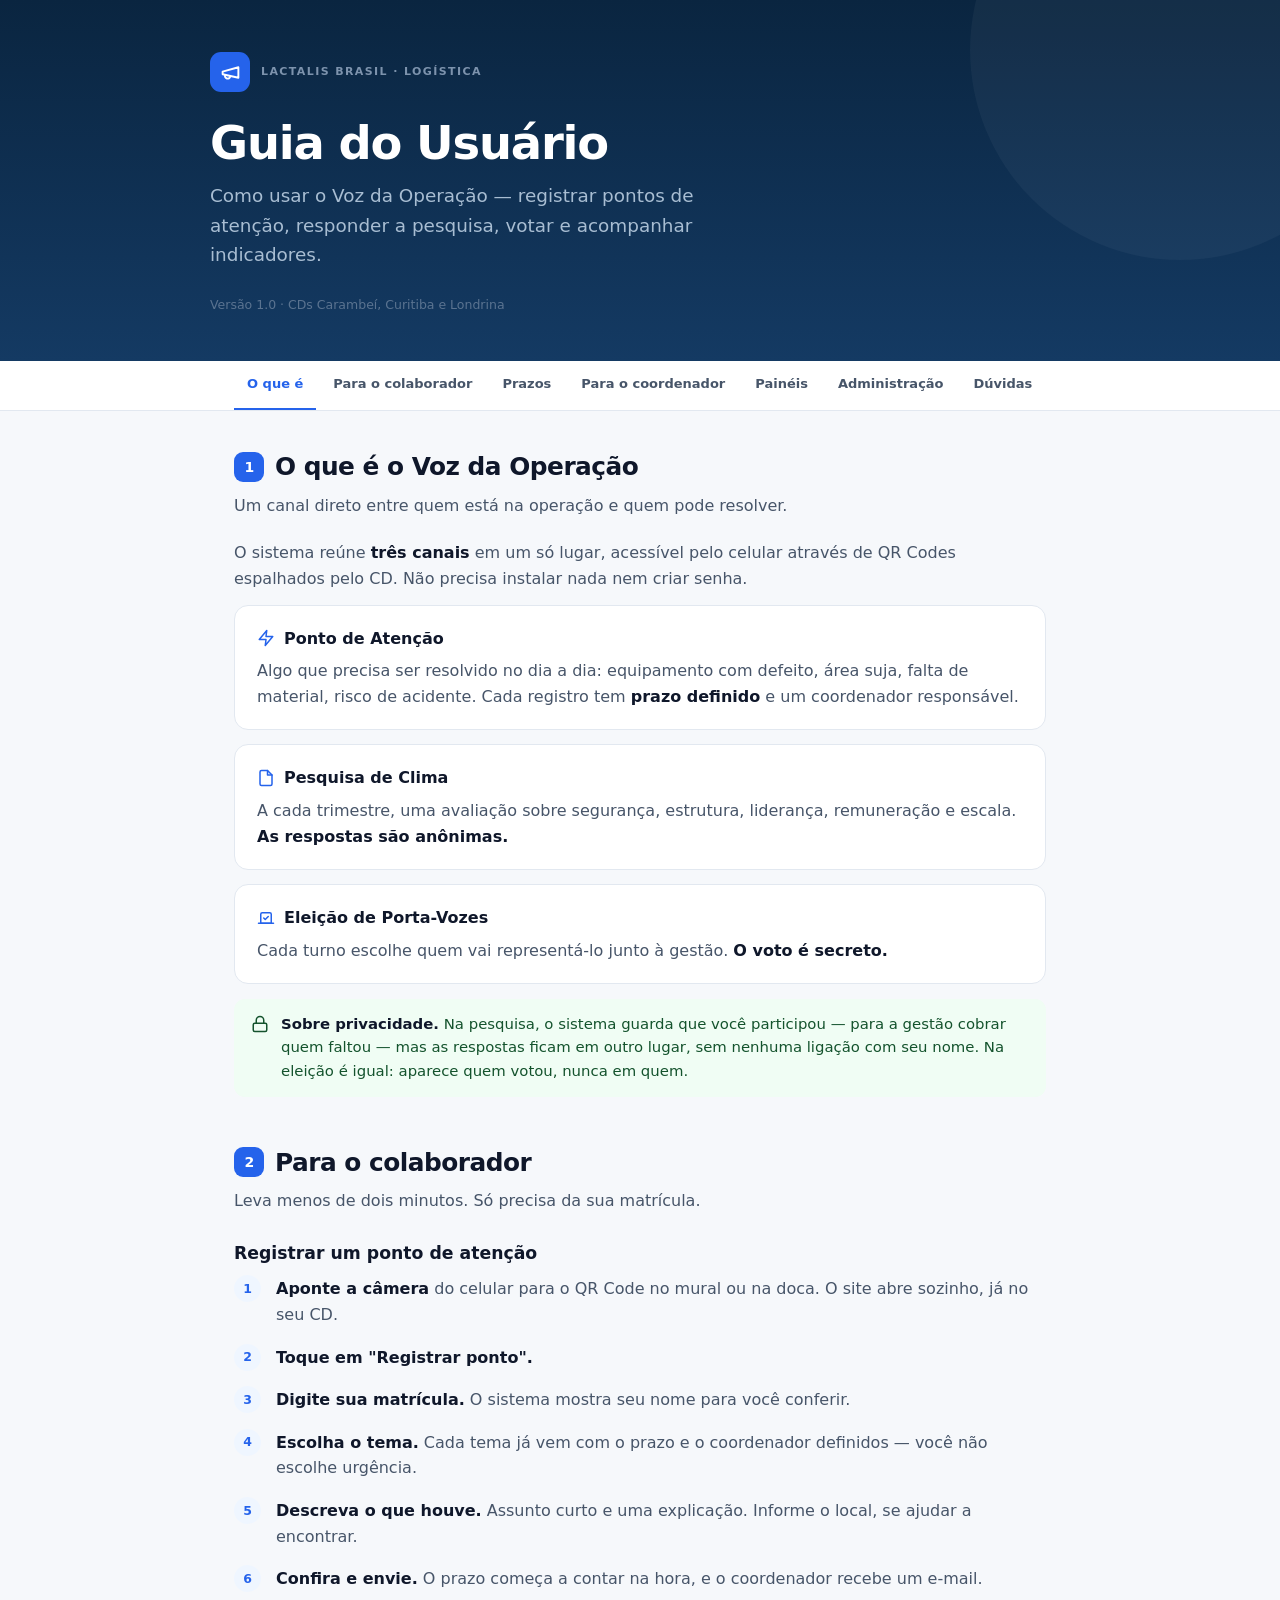
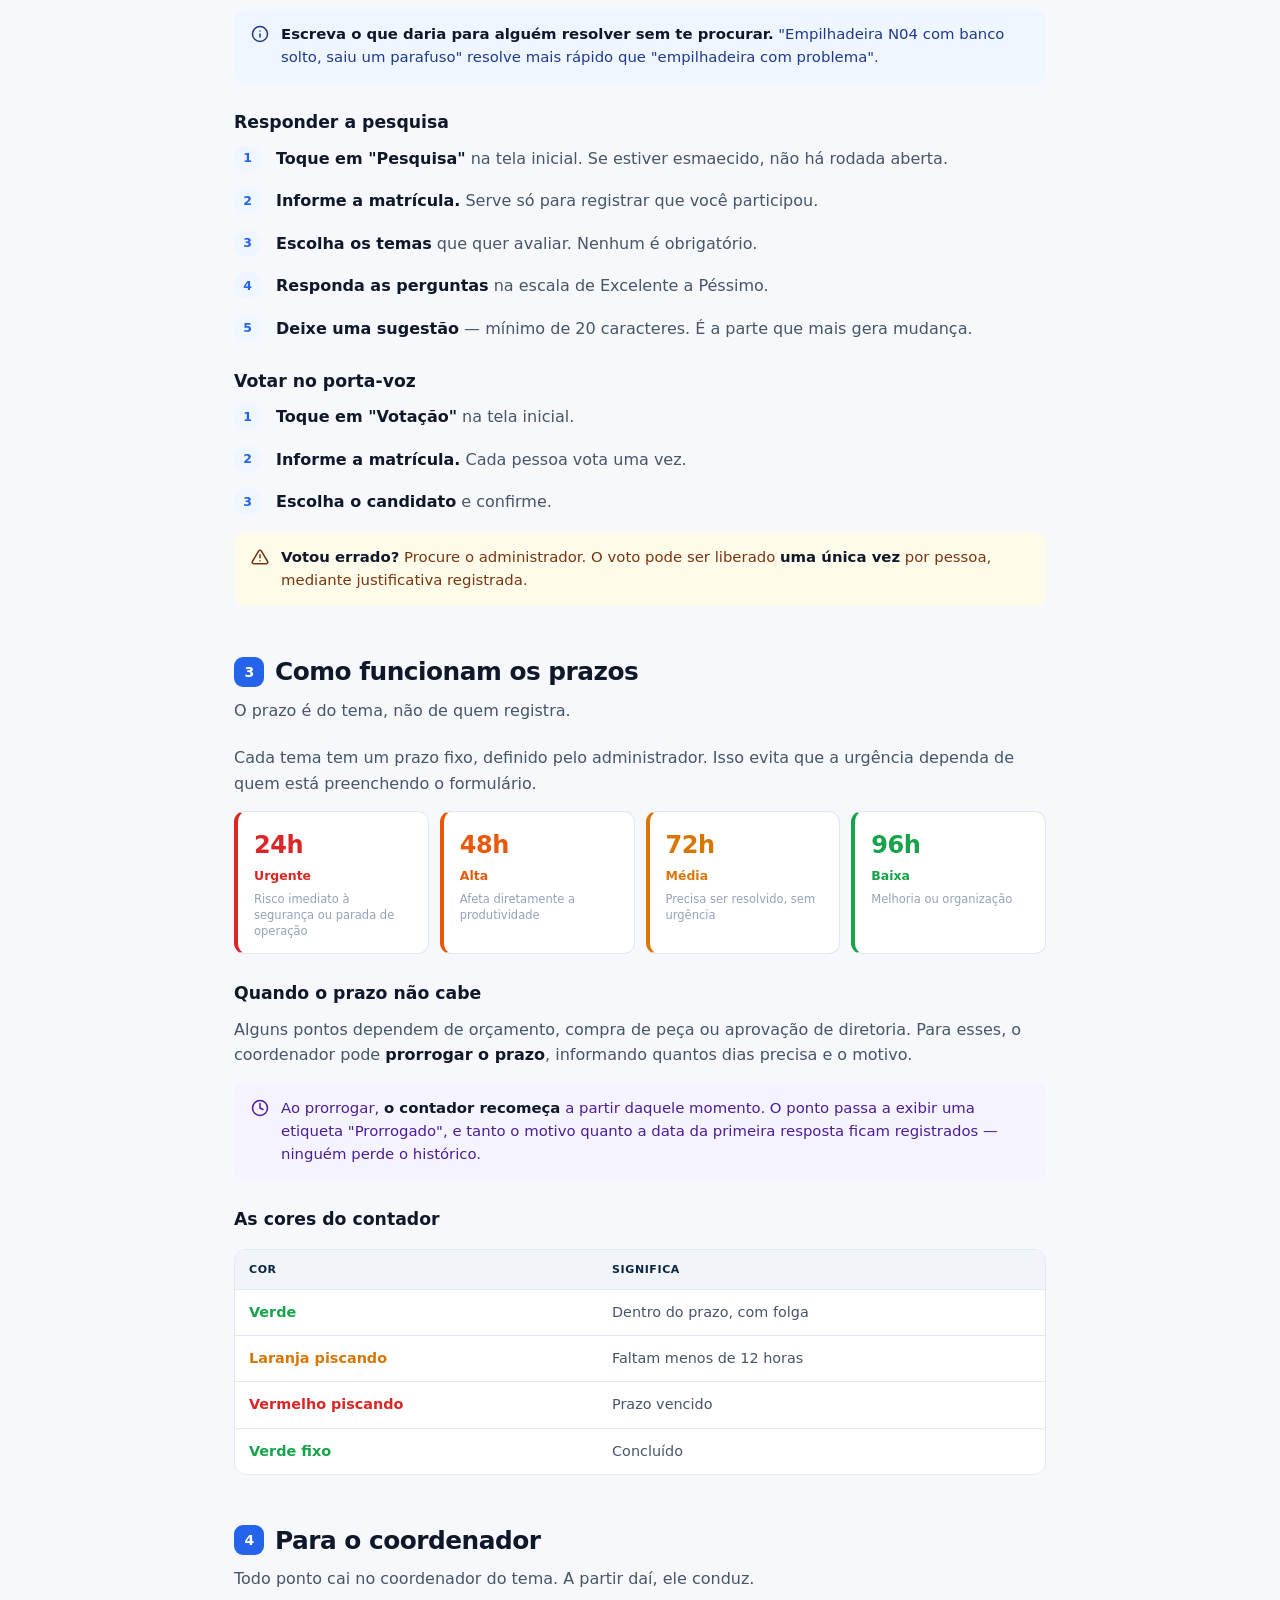
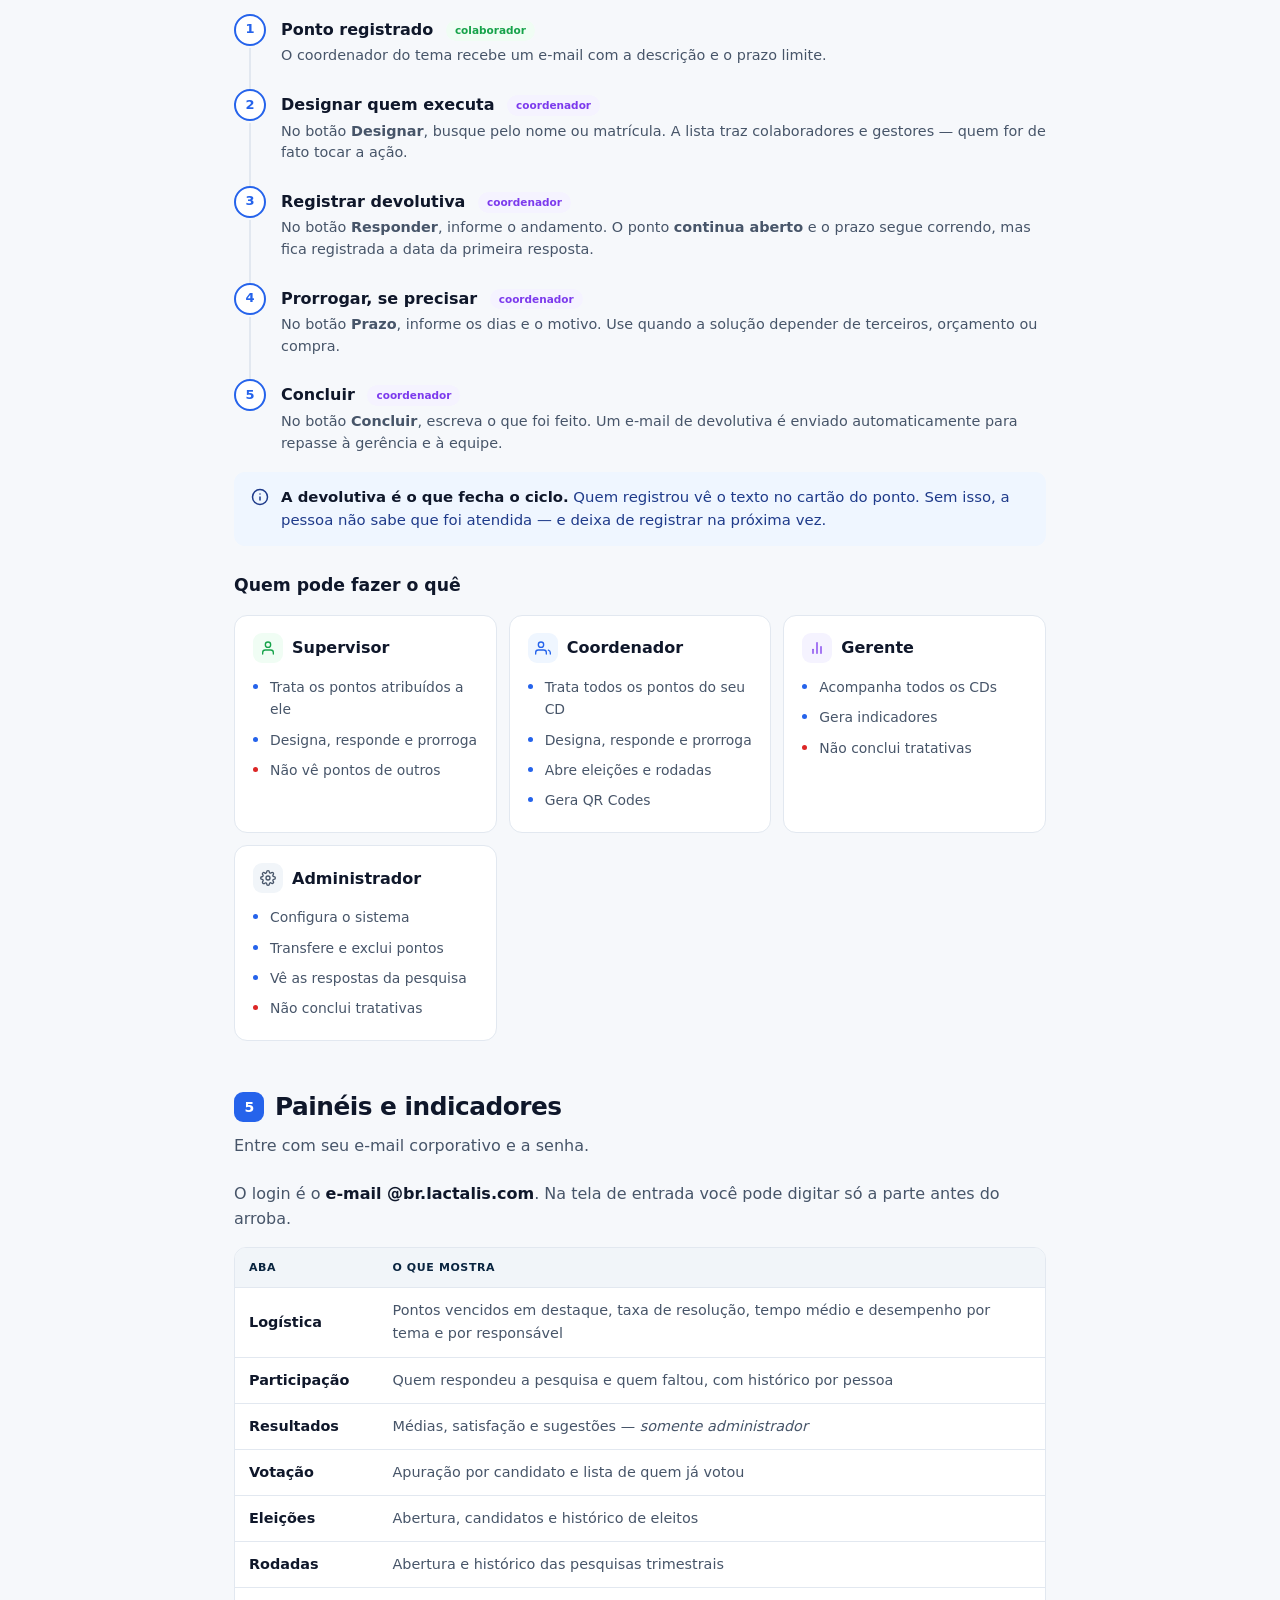
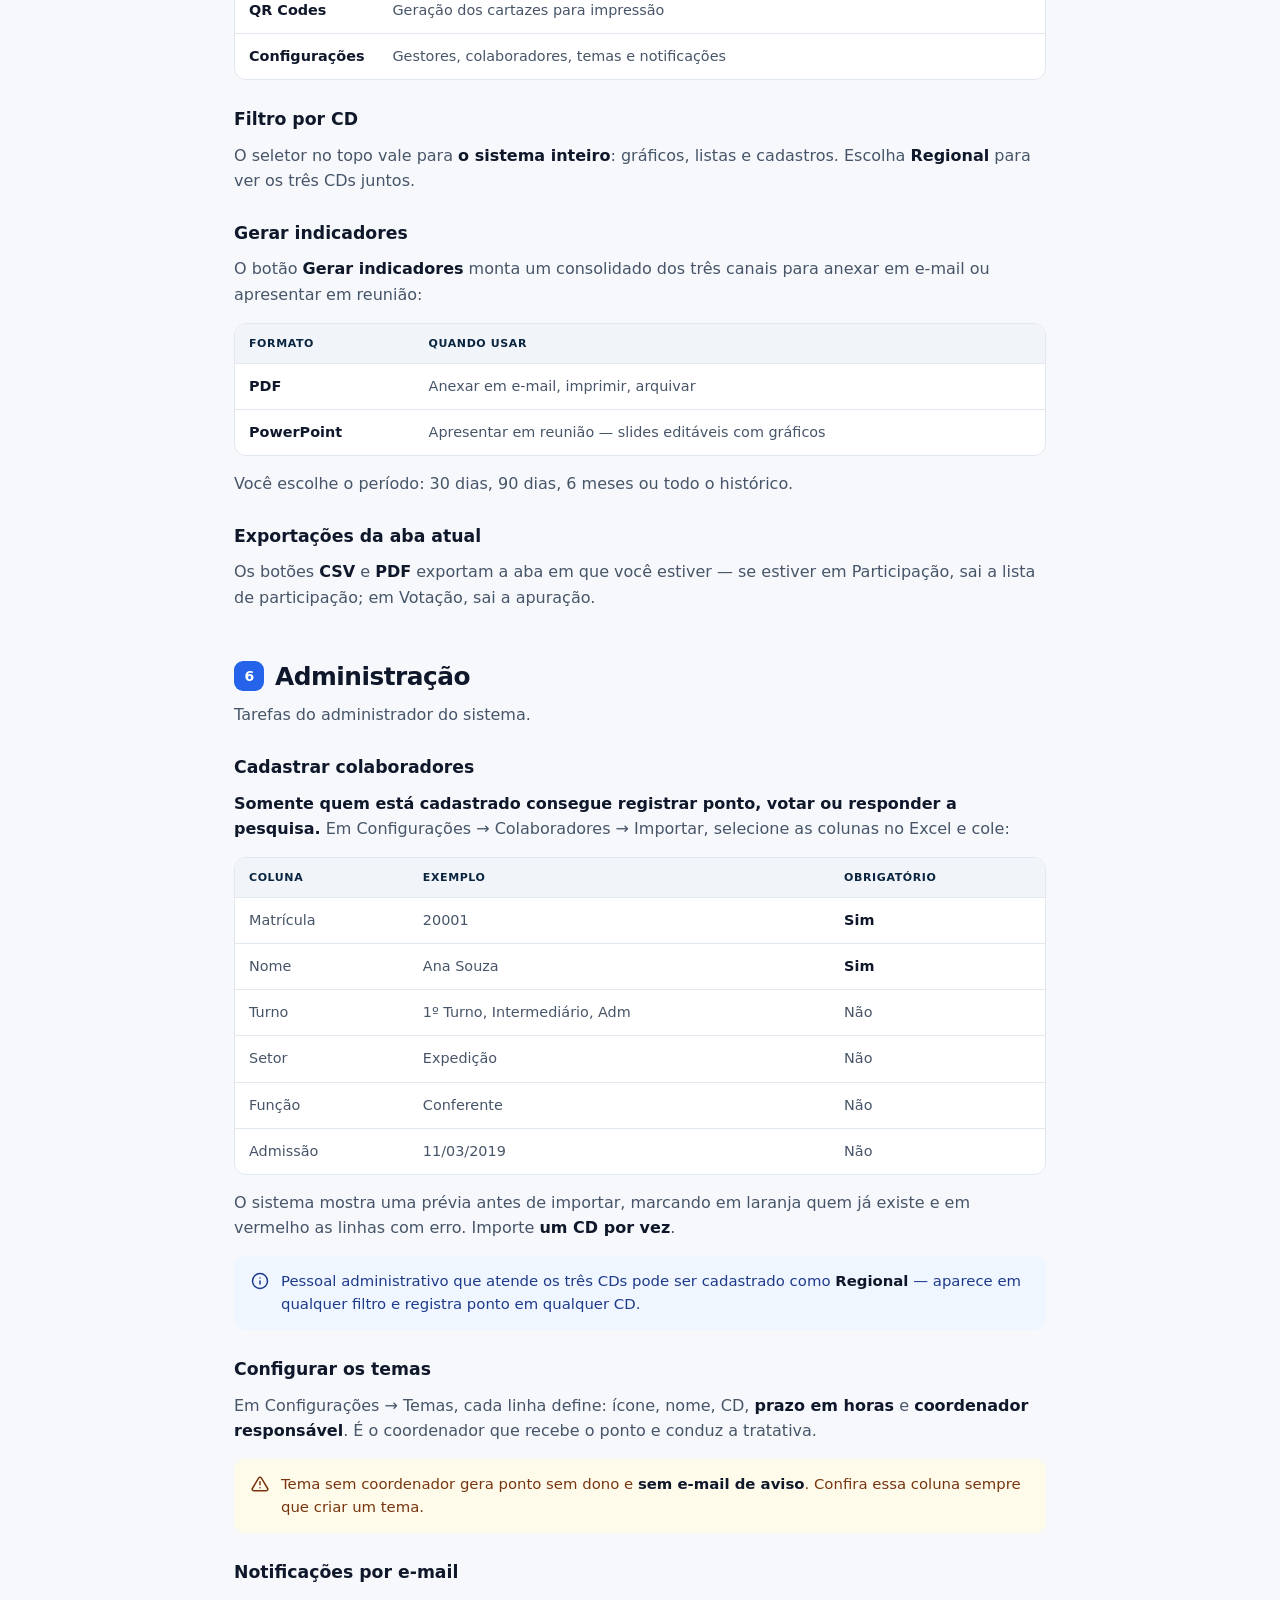
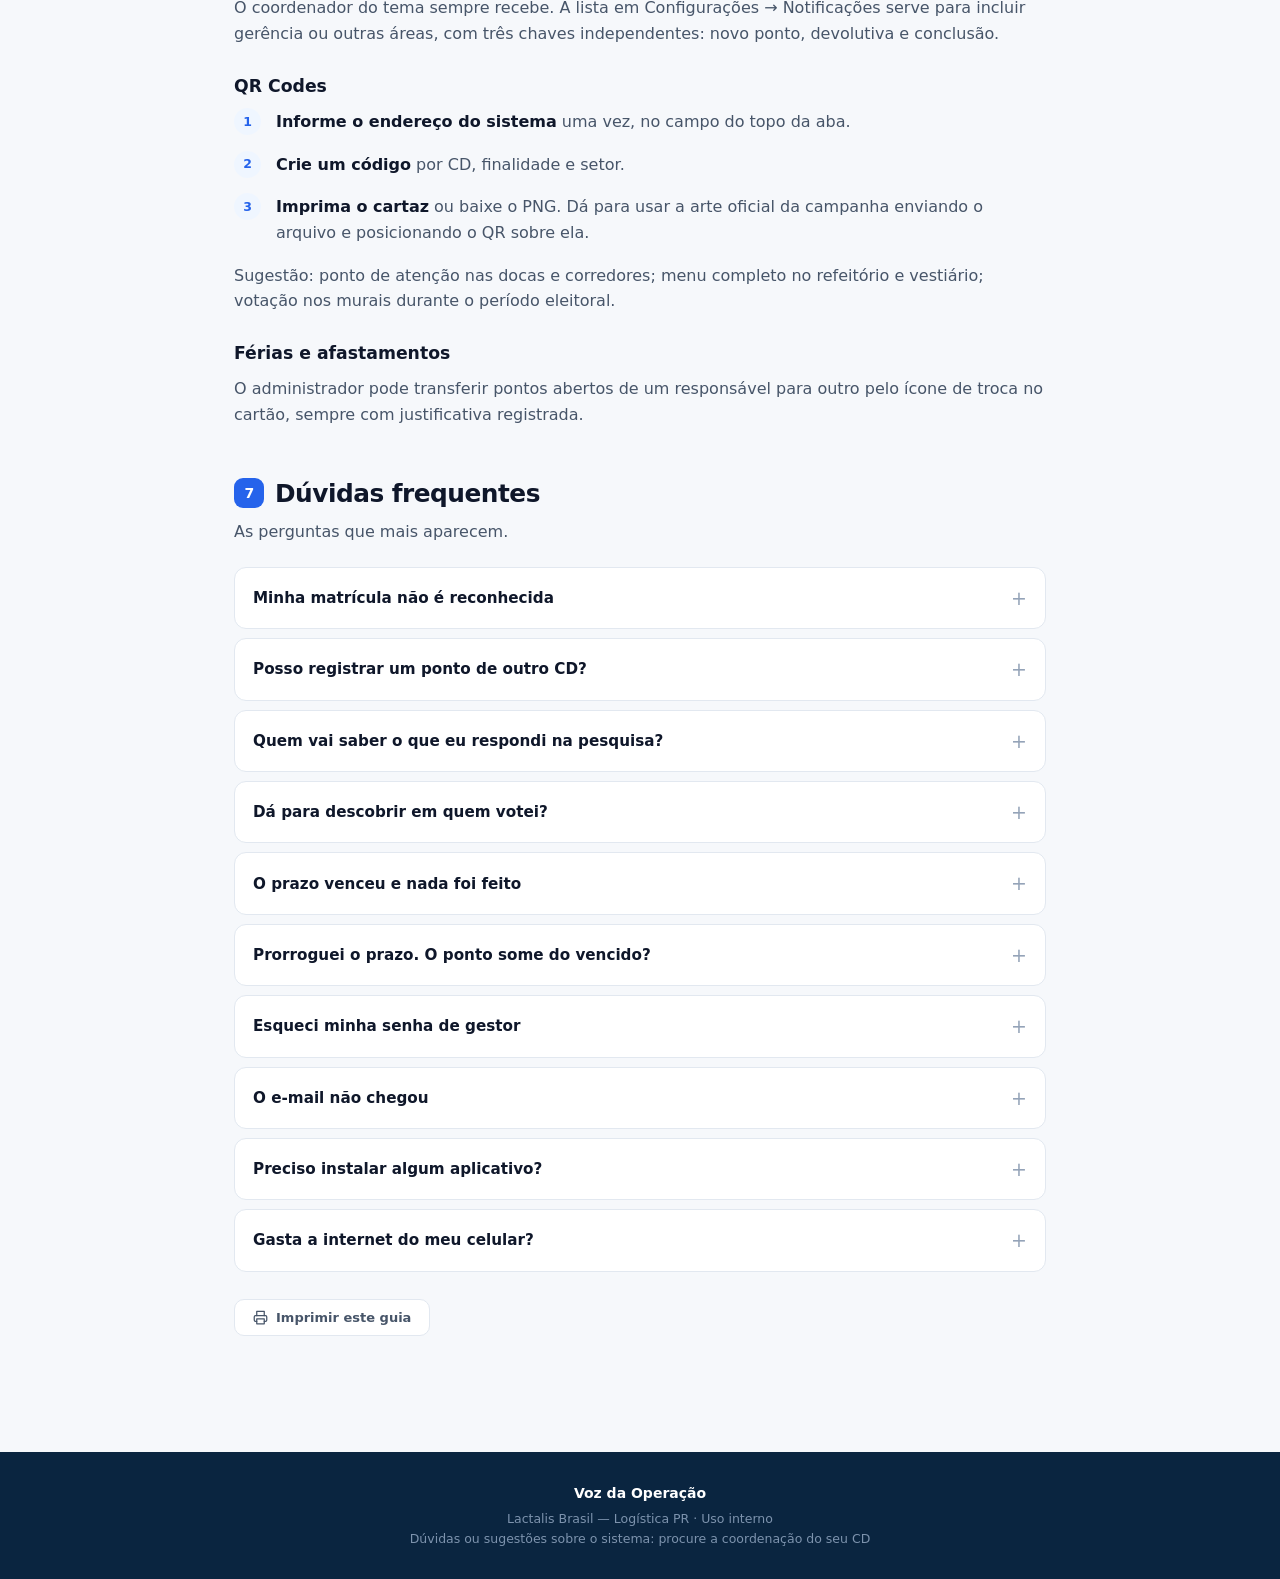
==== guia.html @ 6fef4a6e "Prazos 24-96h, designacao de responsavel, prorrogacao e indicadores Prazo por tema de 24h a 96h. O p" ====
<!DOCTYPE html>
<html lang="pt-BR">
<head>
<meta charset="UTF-8">
<meta name="viewport" content="width=device-width, initial-scale=1">
<title>Guia do Usuário — Voz da Operação</title>
<style>
*{box-sizing:border-box;margin:0;padding:0}
:root{
  --navy:#0a2540; --azul:#2563eb; --azul-claro:#eff6ff;
  --verde:#16a34a; --verde-bg:#f0fdf4; --ambar:#d97706; --ambar-bg:#fffbeb;
  --vermelho:#dc2626; --vermelho-bg:#fef2f2; --roxo:#7c3aed; --roxo-bg:#f5f3ff;
  --txt:#0f172a; --txt2:#475569; --txt3:#94a3b8; --linha:#e2e8f0; --bg:#f6f8fb;
}
body{font-family:'Segoe UI',system-ui,-apple-system,Arial,sans-serif;background:var(--bg);
  color:var(--txt);line-height:1.6;-webkit-text-size-adjust:100%}
.ic{display:inline-block;vertical-align:-.14em;flex-shrink:0}

/* ---------- capa ---------- */
.capa{background:linear-gradient(180deg,#0a2540,#143a63);color:#fff;padding:52px 24px 46px;position:relative;overflow:hidden}
.capa::after{content:'';position:absolute;width:420px;height:420px;border-radius:50%;
  background:rgba(255,255,255,.04);top:-160px;right:-110px}
.capa-in{max-width:860px;margin:0 auto;position:relative}
.capa .marca{display:flex;align-items:center;gap:11px;margin-bottom:26px}
.capa .logo{width:40px;height:40px;background:var(--azul);border-radius:11px;display:flex;align-items:center;justify-content:center}
.capa .eyebrow{font-size:11px;font-weight:800;letter-spacing:1.4px;color:#7d93ad}
.capa h1{font-size:clamp(2rem,6vw,2.9rem);font-weight:800;letter-spacing:-1.2px;line-height:1.08}
.capa p{font-size:clamp(1rem,2.6vw,1.15rem);color:#a8bdd2;margin-top:13px;max-width:520px}
.capa .meta{margin-top:26px;font-size:12.5px;color:#5a7390}

/* ---------- navegação ---------- */
.indice{background:#fff;border-bottom:1px solid var(--linha);position:sticky;top:0;z-index:50}
.indice-in{max-width:860px;margin:0 auto;padding:0 24px;display:flex;gap:4px;overflow-x:auto}
.indice a{padding:13px 13px;font-size:13px;font-weight:600;color:var(--txt2);text-decoration:none;
  white-space:nowrap;border-bottom:2.5px solid transparent;transition:.15s}
.indice a:hover{color:var(--azul)}

main{max-width:860px;margin:0 auto;padding:36px 24px 70px}
section{margin-bottom:46px;scroll-margin-top:60px}
h2{font-size:1.55rem;font-weight:800;letter-spacing:-.5px;margin-bottom:6px;
  display:flex;align-items:center;gap:11px}
h2 .n{width:30px;height:30px;border-radius:9px;background:var(--azul);color:#fff;
  font-size:14px;display:flex;align-items:center;justify-content:center;flex-shrink:0}
.sub{color:var(--txt2);font-size:1rem;margin-bottom:22px}
h3{font-size:1.08rem;font-weight:700;margin:26px 0 9px;color:var(--txt)}
p{margin-bottom:13px;color:var(--txt2)}
strong{color:var(--txt);font-weight:700}

.card{background:#fff;border:1px solid var(--linha);border-radius:14px;padding:20px 22px;margin-bottom:14px}
.card h4{font-size:1rem;font-weight:700;margin-bottom:7px;display:flex;align-items:center;gap:9px}

/* passos */
.passos{counter-reset:p;list-style:none}
.passos li{counter-increment:p;position:relative;padding-left:42px;margin-bottom:17px;color:var(--txt2)}
.passos li::before{content:counter(p);position:absolute;left:0;top:-1px;width:27px;height:27px;
  border-radius:50%;background:var(--azul-claro);color:var(--azul);font-size:12.5px;font-weight:800;
  display:flex;align-items:center;justify-content:center}
.passos li b{color:var(--txt)}

/* avisos */
.aviso{display:flex;gap:12px;padding:14px 17px;border-radius:11px;margin:15px 0;font-size:.93rem;line-height:1.55}
.aviso .ic{margin-top:2px}
.aviso.info{background:var(--azul-claro);color:#1e3a8a}
.aviso.ok{background:var(--verde-bg);color:#14532d}
.aviso.alerta{background:var(--ambar-bg);color:#78350f}
.aviso.perigo{background:var(--vermelho-bg);color:#7f1d1d}
.aviso.roxo{background:var(--roxo-bg);color:#4c1d95}

/* tabelas */
.tab-wrap{overflow-x:auto;border:1px solid var(--linha);border-radius:12px;margin:15px 0;background:#fff}
table{width:100%;border-collapse:collapse;font-size:.9rem;min-width:420px}
th{background:#f1f5f9;color:var(--navy);font-size:11px;text-transform:uppercase;letter-spacing:.6px;
  font-weight:800;padding:11px 14px;text-align:left;white-space:nowrap}
td{padding:11px 14px;border-top:1px solid var(--linha);color:var(--txt2)}
td strong{color:var(--txt)}

/* prazos */
.prazos{display:grid;grid-template-columns:repeat(auto-fit,minmax(150px,1fr));gap:11px;margin:15px 0}
.prazo{background:#fff;border:1.5px solid var(--linha);border-left-width:4px;border-radius:11px;padding:14px 16px}
.prazo .h{font-size:1.5rem;font-weight:800;letter-spacing:-.5px}
.prazo .l{font-size:12.5px;font-weight:700;margin-top:1px}
.prazo .d{font-size:11.5px;color:var(--txt3);margin-top:5px;line-height:1.4}
.p24{border-left-color:var(--vermelho)} .p24 .h,.p24 .l{color:var(--vermelho)}
.p48{border-left-color:#ea580c} .p48 .h,.p48 .l{color:#ea580c}
.p72{border-left-color:var(--ambar)} .p72 .h,.p72 .l{color:var(--ambar)}
.p96{border-left-color:var(--verde)} .p96 .h,.p96 .l{color:var(--verde)}

/* papéis */
.papeis{display:grid;grid-template-columns:repeat(auto-fit,minmax(200px,1fr));gap:12px;margin:15px 0}
.papel{background:#fff;border:1px solid var(--linha);border-radius:13px;padding:17px 18px}
.papel .t{font-size:1rem;font-weight:700;display:flex;align-items:center;gap:9px;margin-bottom:9px}
.papel ul{list-style:none;font-size:.87rem;color:var(--txt2)}
.papel li{padding:4px 0 4px 17px;position:relative}
.papel li::before{content:'';position:absolute;left:0;top:12px;width:5px;height:5px;border-radius:50%;background:var(--azul)}
.papel li.nao::before{background:var(--vermelho)}
.pap-ic{width:30px;height:30px;border-radius:9px;display:flex;align-items:center;justify-content:center}

/* fluxo */
.fluxo{display:flex;flex-direction:column;gap:0;margin:18px 0}
.etapa{display:flex;gap:15px;position:relative;padding-bottom:22px}
.etapa:last-child{padding-bottom:0}
.etapa::before{content:'';position:absolute;left:15px;top:34px;bottom:0;width:2px;background:var(--linha)}
.etapa:last-child::before{display:none}
.etapa-n{width:32px;height:32px;border-radius:50%;background:#fff;border:2px solid var(--azul);
  color:var(--azul);font-size:13px;font-weight:800;display:flex;align-items:center;justify-content:center;
  flex-shrink:0;z-index:1}
.etapa-c{flex:1;padding-top:3px}
.etapa-t{font-weight:700;color:var(--txt);margin-bottom:3px}
.etapa-d{font-size:.9rem;color:var(--txt2);line-height:1.5}
.quem{display:inline-block;font-size:10.5px;font-weight:800;padding:2px 9px;border-radius:20px;
  background:var(--azul-claro);color:var(--azul);margin-left:7px;vertical-align:1px}
.quem.colab{background:var(--verde-bg);color:var(--verde)}
.quem.coord{background:var(--roxo-bg);color:var(--roxo)}

/* perguntas */
.faq{background:#fff;border:1px solid var(--linha);border-radius:12px;margin-bottom:9px;overflow:hidden}
.faq summary{padding:15px 18px;font-weight:700;cursor:pointer;font-size:.95rem;
  display:flex;justify-content:space-between;align-items:center;gap:12px;list-style:none}
.faq summary::-webkit-details-marker{display:none}
.faq summary::after{content:'+';font-size:19px;color:var(--txt3);font-weight:400;flex-shrink:0}
.faq[open] summary::after{content:'–'}
.faq summary:hover{background:#f8fafc}
.faq-c{padding:0 18px 17px;font-size:.92rem;color:var(--txt2);line-height:1.6}
.faq-c p:last-child{margin-bottom:0}

footer{background:var(--navy);color:#7d93ad;padding:30px 24px;text-align:center;font-size:12.5px}
footer strong{color:#fff;display:block;font-size:14px;margin-bottom:5px}

.btn-print{display:inline-flex;align-items:center;gap:8px;padding:10px 18px;border-radius:10px;
  border:1.5px solid var(--linha);background:#fff;color:var(--txt2);font-size:13px;font-weight:600;
  cursor:pointer;font-family:inherit;margin-top:18px}
.btn-print:hover{border-color:var(--azul);color:var(--azul)}

@media print{
  .indice,.btn-print{display:none}
  body{background:#fff}
  section{break-inside:avoid;margin-bottom:28px}
  .capa{padding:30px 20px}
  .faq{break-inside:avoid}
  .faq-c{display:block!important}
  details{open:true}
}
@media(max-width:600px){
  main{padding:26px 16px 50px}
  .indice-in{padding:0 16px}
  .capa{padding:38px 18px 34px}
}
</style>
</head>
<body>

<div class="capa"><div class="capa-in">
  <div class="marca">
    <div class="logo"><svg class="ic" width="21" height="21" viewBox="0 0 24 24" fill="none" stroke="#fff" stroke-width="2.2" stroke-linecap="round" stroke-linejoin="round"><path d="m3 11 18-5v12L3 14v-3z"/><path d="M11.6 16.8a3 3 0 1 1-5.8-1.6"/></svg></div>
    <div><div class="eyebrow">LACTALIS BRASIL · LOGÍSTICA</div></div>
  </div>
  <h1>Guia do Usuário</h1>
  <p>Como usar o Voz da Operação — registrar pontos de atenção, responder a pesquisa, votar e acompanhar indicadores.</p>
  <div class="meta">Versão 1.0 · CDs Carambeí, Curitiba e Londrina</div>
</div></div>

<nav class="indice"><div class="indice-in">
  <a href="#oque">O que é</a>
  <a href="#colaborador">Para o colaborador</a>
  <a href="#prazos">Prazos</a>
  <a href="#coordenador">Para o coordenador</a>
  <a href="#gestor">Painéis</a>
  <a href="#admin">Administração</a>
  <a href="#duvidas">Dúvidas</a>
</div></nav>

<main>

<!-- ══════════ 1 ══════════ -->
<section id="oque">
  <h2><span class="n">1</span> O que é o Voz da Operação</h2>
  <p class="sub">Um canal direto entre quem está na operação e quem pode resolver.</p>

  <p>O sistema reúne <strong>três canais</strong> em um só lugar, acessível pelo celular através de QR Codes espalhados pelo CD. Não precisa instalar nada nem criar senha.</p>

  <div class="card">
    <h4><svg class="ic" width="18" height="18" viewBox="0 0 24 24" fill="none" stroke="#2563eb" stroke-width="2" stroke-linecap="round" stroke-linejoin="round"><polygon points="13 2 3 14 12 14 11 22 21 10 12 10 13 2"/></svg> Ponto de Atenção</h4>
    <p style="margin:0">Algo que precisa ser resolvido no dia a dia: equipamento com defeito, área suja, falta de material, risco de acidente. Cada registro tem <strong>prazo definido</strong> e um coordenador responsável.</p>
  </div>

  <div class="card">
    <h4><svg class="ic" width="18" height="18" viewBox="0 0 24 24" fill="none" stroke="#2563eb" stroke-width="2" stroke-linecap="round" stroke-linejoin="round"><path d="M14 2H6a2 2 0 0 0-2 2v16a2 2 0 0 0 2 2h12a2 2 0 0 0 2-2V8z"/><polyline points="14 2 14 8 20 8"/></svg> Pesquisa de Clima</h4>
    <p style="margin:0">A cada trimestre, uma avaliação sobre segurança, estrutura, liderança, remuneração e escala. <strong>As respostas são anônimas.</strong></p>
  </div>

  <div class="card">
    <h4><svg class="ic" width="18" height="18" viewBox="0 0 24 24" fill="none" stroke="#2563eb" stroke-width="2" stroke-linecap="round" stroke-linejoin="round"><path d="m9 12 2 2 4-4"/><path d="M5 7a2 2 0 0 1 2-2h10a2 2 0 0 1 2 2v12H5V7Z"/><path d="M22 19H2"/></svg> Eleição de Porta-Vozes</h4>
    <p style="margin:0">Cada turno escolhe quem vai representá-lo junto à gestão. <strong>O voto é secreto.</strong></p>
  </div>

  <div class="aviso ok">
    <svg class="ic" width="18" height="18" viewBox="0 0 24 24" fill="none" stroke="currentColor" stroke-width="2" stroke-linecap="round" stroke-linejoin="round"><rect x="3" y="11" width="18" height="11" rx="2"/><path d="M7 11V7a5 5 0 0 1 10 0v4"/></svg>
    <div><strong>Sobre privacidade.</strong> Na pesquisa, o sistema guarda que você participou — para a gestão cobrar quem faltou — mas as respostas ficam em outro lugar, sem nenhuma ligação com seu nome. Na eleição é igual: aparece quem votou, nunca em quem.</div>
  </div>
</section>

<!-- ══════════ 2 ══════════ -->
<section id="colaborador">
  <h2><span class="n">2</span> Para o colaborador</h2>
  <p class="sub">Leva menos de dois minutos. Só precisa da sua matrícula.</p>

  <h3>Registrar um ponto de atenção</h3>
  <ol class="passos">
    <li><b>Aponte a câmera</b> do celular para o QR Code no mural ou na doca. O site abre sozinho, já no seu CD.</li>
    <li><b>Toque em "Registrar ponto".</b></li>
    <li><b>Digite sua matrícula.</b> O sistema mostra seu nome para você conferir.</li>
    <li><b>Escolha o tema.</b> Cada tema já vem com o prazo e o coordenador definidos — você não escolhe urgência.</li>
    <li><b>Descreva o que houve.</b> Assunto curto e uma explicação. Informe o local, se ajudar a encontrar.</li>
    <li><b>Confira e envie.</b> O prazo começa a contar na hora, e o coordenador recebe um e-mail.</li>
  </ol>

  <div class="aviso info">
    <svg class="ic" width="18" height="18" viewBox="0 0 24 24" fill="none" stroke="currentColor" stroke-width="2" stroke-linecap="round" stroke-linejoin="round"><circle cx="12" cy="12" r="10"/><line x1="12" y1="16" x2="12" y2="12"/><line x1="12" y1="8" x2="12.01" y2="8"/></svg>
    <div><strong>Escreva o que daria para alguém resolver sem te procurar.</strong> "Empilhadeira N04 com banco solto, saiu um parafuso" resolve mais rápido que "empilhadeira com problema".</div>
  </div>

  <h3>Responder a pesquisa</h3>
  <ol class="passos">
    <li><b>Toque em "Pesquisa"</b> na tela inicial. Se estiver esmaecido, não há rodada aberta.</li>
    <li><b>Informe a matrícula.</b> Serve só para registrar que você participou.</li>
    <li><b>Escolha os temas</b> que quer avaliar. Nenhum é obrigatório.</li>
    <li><b>Responda as perguntas</b> na escala de Excelente a Péssimo.</li>
    <li><b>Deixe uma sugestão</b> — mínimo de 20 caracteres. É a parte que mais gera mudança.</li>
  </ol>

  <h3>Votar no porta-voz</h3>
  <ol class="passos">
    <li><b>Toque em "Votação"</b> na tela inicial.</li>
    <li><b>Informe a matrícula.</b> Cada pessoa vota uma vez.</li>
    <li><b>Escolha o candidato</b> e confirme.</li>
  </ol>

  <div class="aviso alerta">
    <svg class="ic" width="18" height="18" viewBox="0 0 24 24" fill="none" stroke="currentColor" stroke-width="2" stroke-linecap="round" stroke-linejoin="round"><path d="M10.29 3.86 1.82 18a2 2 0 0 0 1.71 3h16.94a2 2 0 0 0 1.71-3L13.71 3.86a2 2 0 0 0-3.42 0z"/><line x1="12" y1="9" x2="12" y2="13"/><line x1="12" y1="17" x2="12.01" y2="17"/></svg>
    <div><strong>Votou errado?</strong> Procure o administrador. O voto pode ser liberado <strong>uma única vez</strong> por pessoa, mediante justificativa registrada.</div>
  </div>
</section>

<!-- ══════════ 3 ══════════ -->
<section id="prazos">
  <h2><span class="n">3</span> Como funcionam os prazos</h2>
  <p class="sub">O prazo é do tema, não de quem registra.</p>

  <p>Cada tema tem um prazo fixo, definido pelo administrador. Isso evita que a urgência dependa de quem está preenchendo o formulário.</p>

  <div class="prazos">
    <div class="prazo p24"><div class="h">24h</div><div class="l">Urgente</div>
      <div class="d">Risco imediato à segurança ou parada de operação</div></div>
    <div class="prazo p48"><div class="h">48h</div><div class="l">Alta</div>
      <div class="d">Afeta diretamente a produtividade</div></div>
    <div class="prazo p72"><div class="h">72h</div><div class="l">Média</div>
      <div class="d">Precisa ser resolvido, sem urgência</div></div>
    <div class="prazo p96"><div class="h">96h</div><div class="l">Baixa</div>
      <div class="d">Melhoria ou organização</div></div>
  </div>

  <h3>Quando o prazo não cabe</h3>
  <p>Alguns pontos dependem de orçamento, compra de peça ou aprovação de diretoria. Para esses, o coordenador pode <strong>prorrogar o prazo</strong>, informando quantos dias precisa e o motivo.</p>

  <div class="aviso roxo">
    <svg class="ic" width="18" height="18" viewBox="0 0 24 24" fill="none" stroke="currentColor" stroke-width="2" stroke-linecap="round" stroke-linejoin="round"><circle cx="12" cy="12" r="10"/><polyline points="12 6 12 12 16 14"/></svg>
    <div>Ao prorrogar, <strong>o contador recomeça</strong> a partir daquele momento. O ponto passa a exibir uma etiqueta "Prorrogado", e tanto o motivo quanto a data da primeira resposta ficam registrados — ninguém perde o histórico.</div>
  </div>

  <h3>As cores do contador</h3>
  <div class="tab-wrap"><table>
    <thead><tr><th>Cor</th><th>Significa</th></tr></thead>
    <tbody>
      <tr><td><strong style="color:#16a34a">Verde</strong></td><td>Dentro do prazo, com folga</td></tr>
      <tr><td><strong style="color:#d97706">Laranja piscando</strong></td><td>Faltam menos de 12 horas</td></tr>
      <tr><td><strong style="color:#dc2626">Vermelho piscando</strong></td><td>Prazo vencido</td></tr>
      <tr><td><strong style="color:#16a34a">Verde fixo</strong></td><td>Concluído</td></tr>
    </tbody>
  </table></div>
</section>

<!-- ══════════ 4 ══════════ -->
<section id="coordenador">
  <h2><span class="n">4</span> Para o coordenador</h2>
  <p class="sub">Todo ponto cai no coordenador do tema. A partir daí, ele conduz.</p>

  <div class="fluxo">
    <div class="etapa"><div class="etapa-n">1</div><div class="etapa-c">
      <div class="etapa-t">Ponto registrado <span class="quem colab">colaborador</span></div>
      <div class="etapa-d">O coordenador do tema recebe um e-mail com a descrição e o prazo limite.</div>
    </div></div>
    <div class="etapa"><div class="etapa-n">2</div><div class="etapa-c">
      <div class="etapa-t">Designar quem executa <span class="quem coord">coordenador</span></div>
      <div class="etapa-d">No botão <b>Designar</b>, busque pelo nome ou matrícula. A lista traz colaboradores e gestores — quem for de fato tocar a ação.</div>
    </div></div>
    <div class="etapa"><div class="etapa-n">3</div><div class="etapa-c">
      <div class="etapa-t">Registrar devolutiva <span class="quem coord">coordenador</span></div>
      <div class="etapa-d">No botão <b>Responder</b>, informe o andamento. O ponto <b>continua aberto</b> e o prazo segue correndo, mas fica registrada a data da primeira resposta.</div>
    </div></div>
    <div class="etapa"><div class="etapa-n">4</div><div class="etapa-c">
      <div class="etapa-t">Prorrogar, se precisar <span class="quem coord">coordenador</span></div>
      <div class="etapa-d">No botão <b>Prazo</b>, informe os dias e o motivo. Use quando a solução depender de terceiros, orçamento ou compra.</div>
    </div></div>
    <div class="etapa"><div class="etapa-n">5</div><div class="etapa-c">
      <div class="etapa-t">Concluir <span class="quem coord">coordenador</span></div>
      <div class="etapa-d">No botão <b>Concluir</b>, escreva o que foi feito. Um e-mail de devolutiva é enviado automaticamente para repasse à gerência e à equipe.</div>
    </div></div>
  </div>

  <div class="aviso info">
    <svg class="ic" width="18" height="18" viewBox="0 0 24 24" fill="none" stroke="currentColor" stroke-width="2" stroke-linecap="round" stroke-linejoin="round"><circle cx="12" cy="12" r="10"/><line x1="12" y1="16" x2="12" y2="12"/><line x1="12" y1="8" x2="12.01" y2="8"/></svg>
    <div><strong>A devolutiva é o que fecha o ciclo.</strong> Quem registrou vê o texto no cartão do ponto. Sem isso, a pessoa não sabe que foi atendida — e deixa de registrar na próxima vez.</div>
  </div>

  <h3>Quem pode fazer o quê</h3>
  <div class="papeis">
    <div class="papel">
      <div class="t"><span class="pap-ic" style="background:#f0fdf4"><svg class="ic" width="16" height="16" viewBox="0 0 24 24" fill="none" stroke="#16a34a" stroke-width="2" stroke-linecap="round" stroke-linejoin="round"><path d="M20 21v-2a4 4 0 0 0-4-4H8a4 4 0 0 0-4 4v2"/><circle cx="12" cy="7" r="4"/></svg></span> Supervisor</div>
      <ul><li>Trata os pontos atribuídos a ele</li><li>Designa, responde e prorroga</li><li class="nao">Não vê pontos de outros</li></ul>
    </div>
    <div class="papel">
      <div class="t"><span class="pap-ic" style="background:#eff6ff"><svg class="ic" width="16" height="16" viewBox="0 0 24 24" fill="none" stroke="#2563eb" stroke-width="2" stroke-linecap="round" stroke-linejoin="round"><path d="M17 21v-2a4 4 0 0 0-4-4H5a4 4 0 0 0-4 4v2"/><circle cx="9" cy="7" r="4"/><path d="M23 21v-2a4 4 0 0 0-3-3.87"/></svg></span> Coordenador</div>
      <ul><li>Trata todos os pontos do seu CD</li><li>Designa, responde e prorroga</li><li>Abre eleições e rodadas</li><li>Gera QR Codes</li></ul>
    </div>
    <div class="papel">
      <div class="t"><span class="pap-ic" style="background:#f5f3ff"><svg class="ic" width="16" height="16" viewBox="0 0 24 24" fill="none" stroke="#7c3aed" stroke-width="2" stroke-linecap="round" stroke-linejoin="round"><line x1="18" y1="20" x2="18" y2="10"/><line x1="12" y1="20" x2="12" y2="4"/><line x1="6" y1="20" x2="6" y2="14"/></svg></span> Gerente</div>
      <ul><li>Acompanha todos os CDs</li><li>Gera indicadores</li><li class="nao">Não conclui tratativas</li></ul>
    </div>
    <div class="papel">
      <div class="t"><span class="pap-ic" style="background:#f1f5f9"><svg class="ic" width="16" height="16" viewBox="0 0 24 24" fill="none" stroke="#475569" stroke-width="2" stroke-linecap="round" stroke-linejoin="round"><circle cx="12" cy="12" r="3"/><path d="M19.4 15a1.65 1.65 0 0 0 .33 1.82l.06.06a2 2 0 1 1-2.83 2.83l-.06-.06a1.65 1.65 0 0 0-1.82-.33 1.65 1.65 0 0 0-1 1.51V21a2 2 0 1 1-4 0v-.09A1.65 1.65 0 0 0 9 19.4a1.65 1.65 0 0 0-1.82.33l-.06.06a2 2 0 1 1-2.83-2.83l.06-.06a1.65 1.65 0 0 0 .33-1.82 1.65 1.65 0 0 0-1.51-1H3a2 2 0 1 1 0-4h.09A1.65 1.65 0 0 0 4.6 9a1.65 1.65 0 0 0-.33-1.82l-.06-.06a2 2 0 1 1 2.83-2.83l.06.06A1.65 1.65 0 0 0 9 4.6a1.65 1.65 0 0 0 1-1.51V3a2 2 0 1 1 4 0v.09a1.65 1.65 0 0 0 1 1.51 1.65 1.65 0 0 0 1.82-.33l.06-.06a2 2 0 1 1 2.83 2.83l-.06.06a1.65 1.65 0 0 0-.33 1.82V9a1.65 1.65 0 0 0 1.51 1H21a2 2 0 1 1 0 4h-.09a1.65 1.65 0 0 0-1.51 1z"/></svg></span> Administrador</div>
      <ul><li>Configura o sistema</li><li>Transfere e exclui pontos</li><li>Vê as respostas da pesquisa</li><li class="nao">Não conclui tratativas</li></ul>
    </div>
  </div>
</section>

<!-- ══════════ 5 ══════════ -->
<section id="gestor">
  <h2><span class="n">5</span> Painéis e indicadores</h2>
  <p class="sub">Entre com seu e-mail corporativo e a senha.</p>

  <p>O login é o <strong>e-mail @br.lactalis.com</strong>. Na tela de entrada você pode digitar só a parte antes do arroba.</p>

  <div class="tab-wrap"><table>
    <thead><tr><th>Aba</th><th>O que mostra</th></tr></thead>
    <tbody>
      <tr><td><strong>Logística</strong></td><td>Pontos vencidos em destaque, taxa de resolução, tempo médio e desempenho por tema e por responsável</td></tr>
      <tr><td><strong>Participação</strong></td><td>Quem respondeu a pesquisa e quem faltou, com histórico por pessoa</td></tr>
      <tr><td><strong>Resultados</strong></td><td>Médias, satisfação e sugestões — <em>somente administrador</em></td></tr>
      <tr><td><strong>Votação</strong></td><td>Apuração por candidato e lista de quem já votou</td></tr>
      <tr><td><strong>Eleições</strong></td><td>Abertura, candidatos e histórico de eleitos</td></tr>
      <tr><td><strong>Rodadas</strong></td><td>Abertura e histórico das pesquisas trimestrais</td></tr>
      <tr><td><strong>QR Codes</strong></td><td>Geração dos cartazes para impressão</td></tr>
      <tr><td><strong>Configurações</strong></td><td>Gestores, colaboradores, temas e notificações</td></tr>
    </tbody>
  </table></div>

  <h3>Filtro por CD</h3>
  <p>O seletor no topo vale para <strong>o sistema inteiro</strong>: gráficos, listas e cadastros. Escolha <strong>Regional</strong> para ver os três CDs juntos.</p>

  <h3>Gerar indicadores</h3>
  <p>O botão <strong>Gerar indicadores</strong> monta um consolidado dos três canais para anexar em e-mail ou apresentar em reunião:</p>
  <div class="tab-wrap"><table>
    <thead><tr><th>Formato</th><th>Quando usar</th></tr></thead>
    <tbody>
      <tr><td><strong>PDF</strong></td><td>Anexar em e-mail, imprimir, arquivar</td></tr>
      <tr><td><strong>PowerPoint</strong></td><td>Apresentar em reunião — slides editáveis com gráficos</td></tr>
    </tbody>
  </table></div>
  <p>Você escolhe o período: 30 dias, 90 dias, 6 meses ou todo o histórico.</p>

  <h3>Exportações da aba atual</h3>
  <p>Os botões <strong>CSV</strong> e <strong>PDF</strong> exportam a aba em que você estiver — se estiver em Participação, sai a lista de participação; em Votação, sai a apuração.</p>
</section>

<!-- ══════════ 6 ══════════ -->
<section id="admin">
  <h2><span class="n">6</span> Administração</h2>
  <p class="sub">Tarefas do administrador do sistema.</p>

  <h3>Cadastrar colaboradores</h3>
  <p><strong>Somente quem está cadastrado consegue registrar ponto, votar ou responder a pesquisa.</strong> Em Configurações → Colaboradores → Importar, selecione as colunas no Excel e cole:</p>
  <div class="tab-wrap"><table>
    <thead><tr><th>Coluna</th><th>Exemplo</th><th>Obrigatório</th></tr></thead>
    <tbody>
      <tr><td>Matrícula</td><td>20001</td><td><strong>Sim</strong></td></tr>
      <tr><td>Nome</td><td>Ana Souza</td><td><strong>Sim</strong></td></tr>
      <tr><td>Turno</td><td>1º Turno, Intermediário, Adm</td><td>Não</td></tr>
      <tr><td>Setor</td><td>Expedição</td><td>Não</td></tr>
      <tr><td>Função</td><td>Conferente</td><td>Não</td></tr>
      <tr><td>Admissão</td><td>11/03/2019</td><td>Não</td></tr>
    </tbody>
  </table></div>
  <p>O sistema mostra uma prévia antes de importar, marcando em laranja quem já existe e em vermelho as linhas com erro. Importe <strong>um CD por vez</strong>.</p>

  <div class="aviso info">
    <svg class="ic" width="18" height="18" viewBox="0 0 24 24" fill="none" stroke="currentColor" stroke-width="2" stroke-linecap="round" stroke-linejoin="round"><circle cx="12" cy="12" r="10"/><line x1="12" y1="16" x2="12" y2="12"/><line x1="12" y1="8" x2="12.01" y2="8"/></svg>
    <div>Pessoal administrativo que atende os três CDs pode ser cadastrado como <strong>Regional</strong> — aparece em qualquer filtro e registra ponto em qualquer CD.</div>
  </div>

  <h3>Configurar os temas</h3>
  <p>Em Configurações → Temas, cada linha define: ícone, nome, CD, <strong>prazo em horas</strong> e <strong>coordenador responsável</strong>. É o coordenador que recebe o ponto e conduz a tratativa.</p>

  <div class="aviso alerta">
    <svg class="ic" width="18" height="18" viewBox="0 0 24 24" fill="none" stroke="currentColor" stroke-width="2" stroke-linecap="round" stroke-linejoin="round"><path d="M10.29 3.86 1.82 18a2 2 0 0 0 1.71 3h16.94a2 2 0 0 0 1.71-3L13.71 3.86a2 2 0 0 0-3.42 0z"/><line x1="12" y1="9" x2="12" y2="13"/><line x1="12" y1="17" x2="12.01" y2="17"/></svg>
    <div>Tema sem coordenador gera ponto sem dono e <strong>sem e-mail de aviso</strong>. Confira essa coluna sempre que criar um tema.</div>
  </div>

  <h3>Notificações por e-mail</h3>
  <p>O coordenador do tema sempre recebe. A lista em Configurações → Notificações serve para incluir gerência ou outras áreas, com três chaves independentes: novo ponto, devolutiva e conclusão.</p>

  <h3>QR Codes</h3>
  <ol class="passos">
    <li><b>Informe o endereço do sistema</b> uma vez, no campo do topo da aba.</li>
    <li><b>Crie um código</b> por CD, finalidade e setor.</li>
    <li><b>Imprima o cartaz</b> ou baixe o PNG. Dá para usar a arte oficial da campanha enviando o arquivo e posicionando o QR sobre ela.</li>
  </ol>
  <p>Sugestão: ponto de atenção nas docas e corredores; menu completo no refeitório e vestiário; votação nos murais durante o período eleitoral.</p>

  <h3>Férias e afastamentos</h3>
  <p>O administrador pode transferir pontos abertos de um responsável para outro pelo ícone de troca no cartão, sempre com justificativa registrada.</p>
</section>

<!-- ══════════ 7 ══════════ -->
<section id="duvidas">
  <h2><span class="n">7</span> Dúvidas frequentes</h2>
  <p class="sub">As perguntas que mais aparecem.</p>

  <details class="faq"><summary>Minha matrícula não é reconhecida</summary>
    <div class="faq-c"><p>Três causas possíveis: você ainda não foi cadastrado, está com o CD errado selecionado na tela inicial, ou esqueceu um zero à esquerda. Confira o CD no topo e procure a supervisão se persistir.</p></div></details>

  <details class="faq"><summary>Posso registrar um ponto de outro CD?</summary>
    <div class="faq-c"><p>Não. Cada colaborador registra apenas no seu CD. A exceção é quem está cadastrado como Regional — administrativo e apoio, que atuam nos três.</p></div></details>

  <details class="faq"><summary>Quem vai saber o que eu respondi na pesquisa?</summary>
    <div class="faq-c"><p>Ninguém. Participação e respostas ficam em tabelas separadas, sem nenhuma ligação entre si. Seu coordenador vê que você participou; o conteúdo só é acessível de forma agregada, e apenas pelo administrador.</p></div></details>

  <details class="faq"><summary>Dá para descobrir em quem votei?</summary>
    <div class="faq-c"><p>Não pelo sistema. A tela de apuração mostra apenas o total por candidato, e a lista de participação não traz o voto. A restrição está no banco de dados, não só na tela.</p></div></details>

  <details class="faq"><summary>O prazo venceu e nada foi feito</summary>
    <div class="faq-c"><p>O ponto fica em vermelho piscando e aparece em destaque no painel do coordenador e da gerência. Nada é apagado — o registro permanece até ser concluído.</p></div></details>

  <details class="faq"><summary>Prorroguei o prazo. O ponto some do vencido?</summary>
    <div class="faq-c"><p>Sim, o contador recomeça e o ponto volta a ficar verde. Mas a etiqueta "Prorrogado", o motivo e a data da primeira resposta ficam visíveis no cartão e nos relatórios.</p></div></details>

  <details class="faq"><summary>Esqueci minha senha de gestor</summary>
    <div class="faq-c"><p>Procure o administrador. Ele redefine em Configurações → Gestores, no ícone de edição.</p></div></details>

  <details class="faq"><summary>O e-mail não chegou</summary>
    <div class="faq-c"><p>Confira a caixa de spam. Se não estiver lá, verifique com o administrador se o tema tem coordenador e se o coordenador tem e-mail cadastrado.</p></div></details>

  <details class="faq"><summary>Preciso instalar algum aplicativo?</summary>
    <div class="faq-c"><p>Não. Funciona pelo navegador do celular. Se quiser acesso rápido, use "Adicionar à tela de início" no menu do navegador.</p></div></details>

  <details class="faq"><summary>Gasta a internet do meu celular?</summary>
    <div class="faq-c"><p>Praticamente nada — o sistema é bem leve, equivalente a abrir uma página de notícias.</p></div></details>

  <button class="btn-print" onclick="window.print()">
    <svg class="ic" width="15" height="15" viewBox="0 0 24 24" fill="none" stroke="currentColor" stroke-width="2" stroke-linecap="round" stroke-linejoin="round"><polyline points="6 9 6 2 18 2 18 9"/><path d="M6 18H4a2 2 0 0 1-2-2v-5a2 2 0 0 1 2-2h16a2 2 0 0 1 2 2v5a2 2 0 0 1-2 2h-2"/><rect x="6" y="14" width="12" height="8"/></svg>
    Imprimir este guia
  </button>
</section>

</main>

<footer>
  <strong>Voz da Operação</strong>
  Lactalis Brasil — Logística PR · Uso interno<br>
  Dúvidas ou sugestões sobre o sistema: procure a coordenação do seu CD
</footer>

<script>
// destaca o item do índice conforme a leitura avança
const secoes = [...document.querySelectorAll('section')];
const links  = [...document.querySelectorAll('.indice a')];
const marcar = () => {
  const y = window.scrollY + 120;
  let atual = secoes[0];
  secoes.forEach(s => { if (s.offsetTop <= y) atual = s; });
  links.forEach(a => {
    const on = a.getAttribute('href') === '#' + atual.id;
    a.style.color = on ? '#2563eb' : '';
    a.style.borderBottomColor = on ? '#2563eb' : 'transparent';
  });
};
window.addEventListener('scroll', marcar, { passive: true });
marcar();
</script>
</body>
</html>
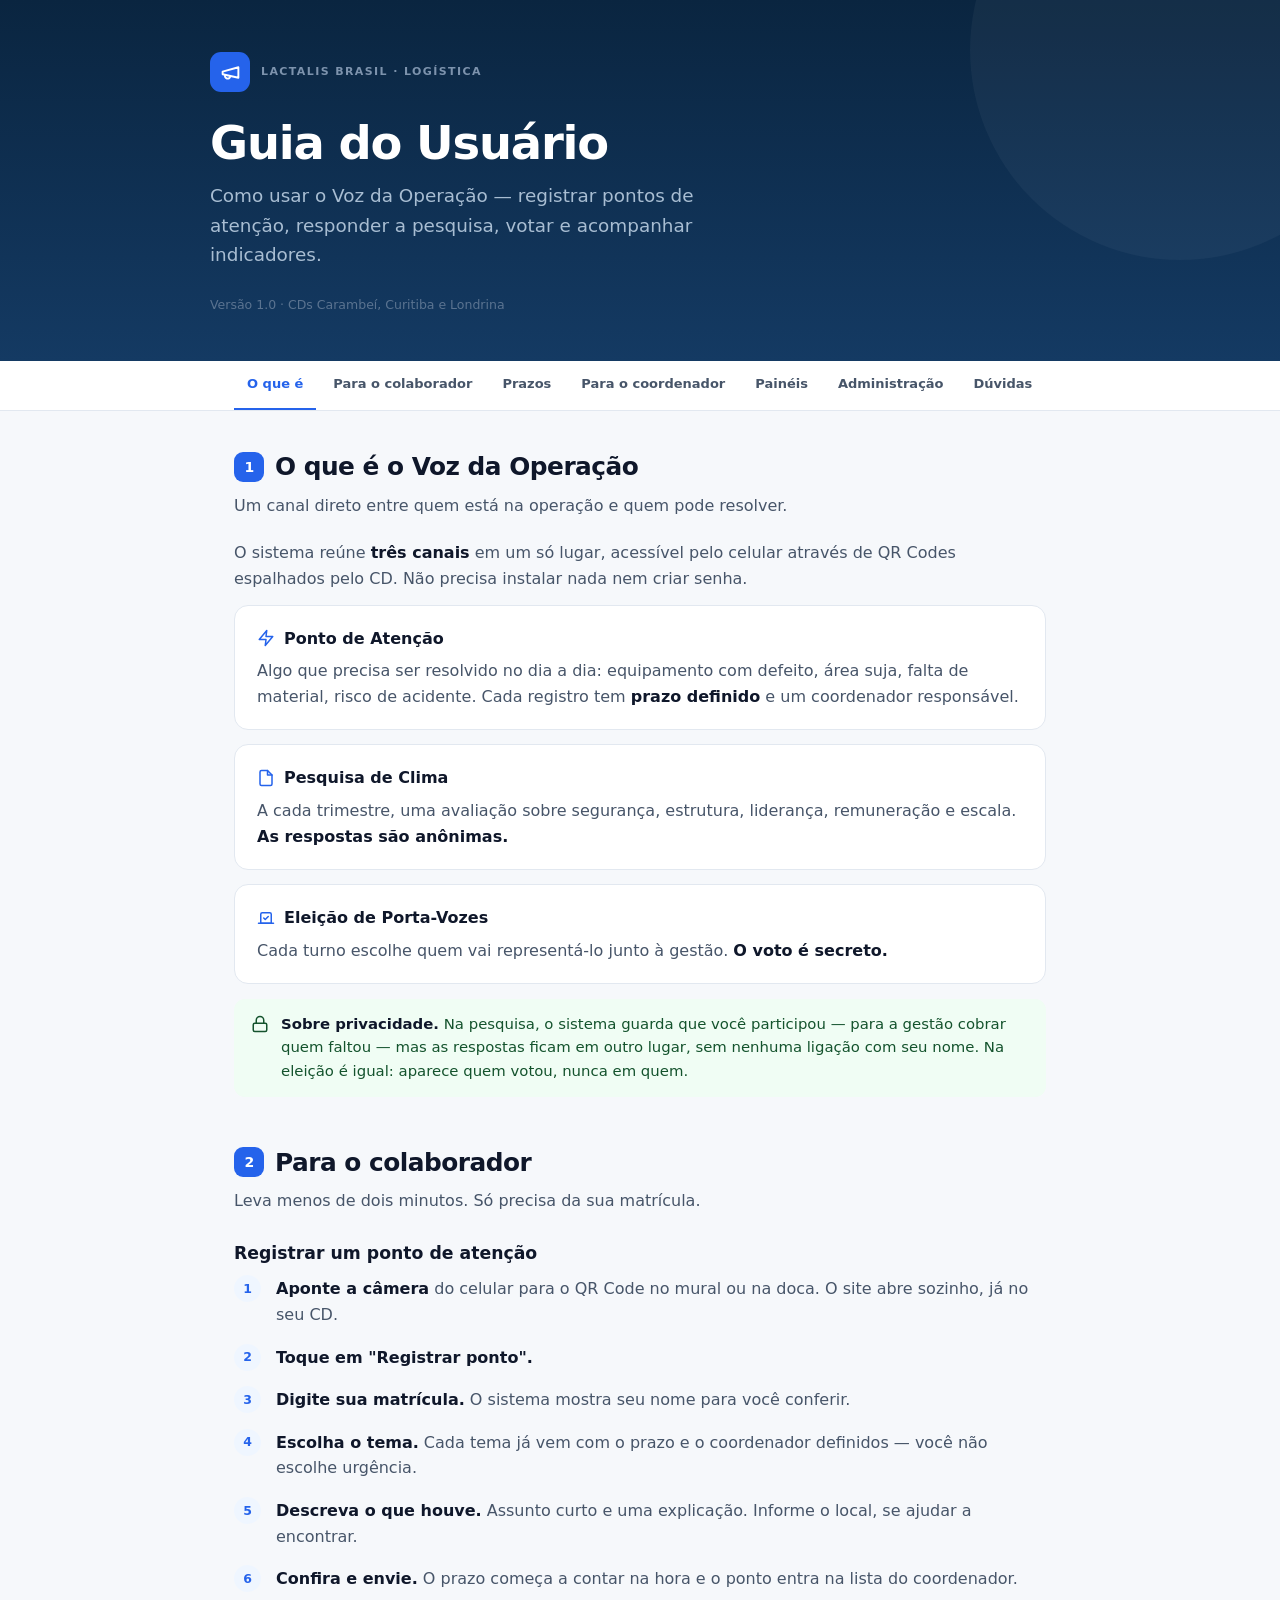
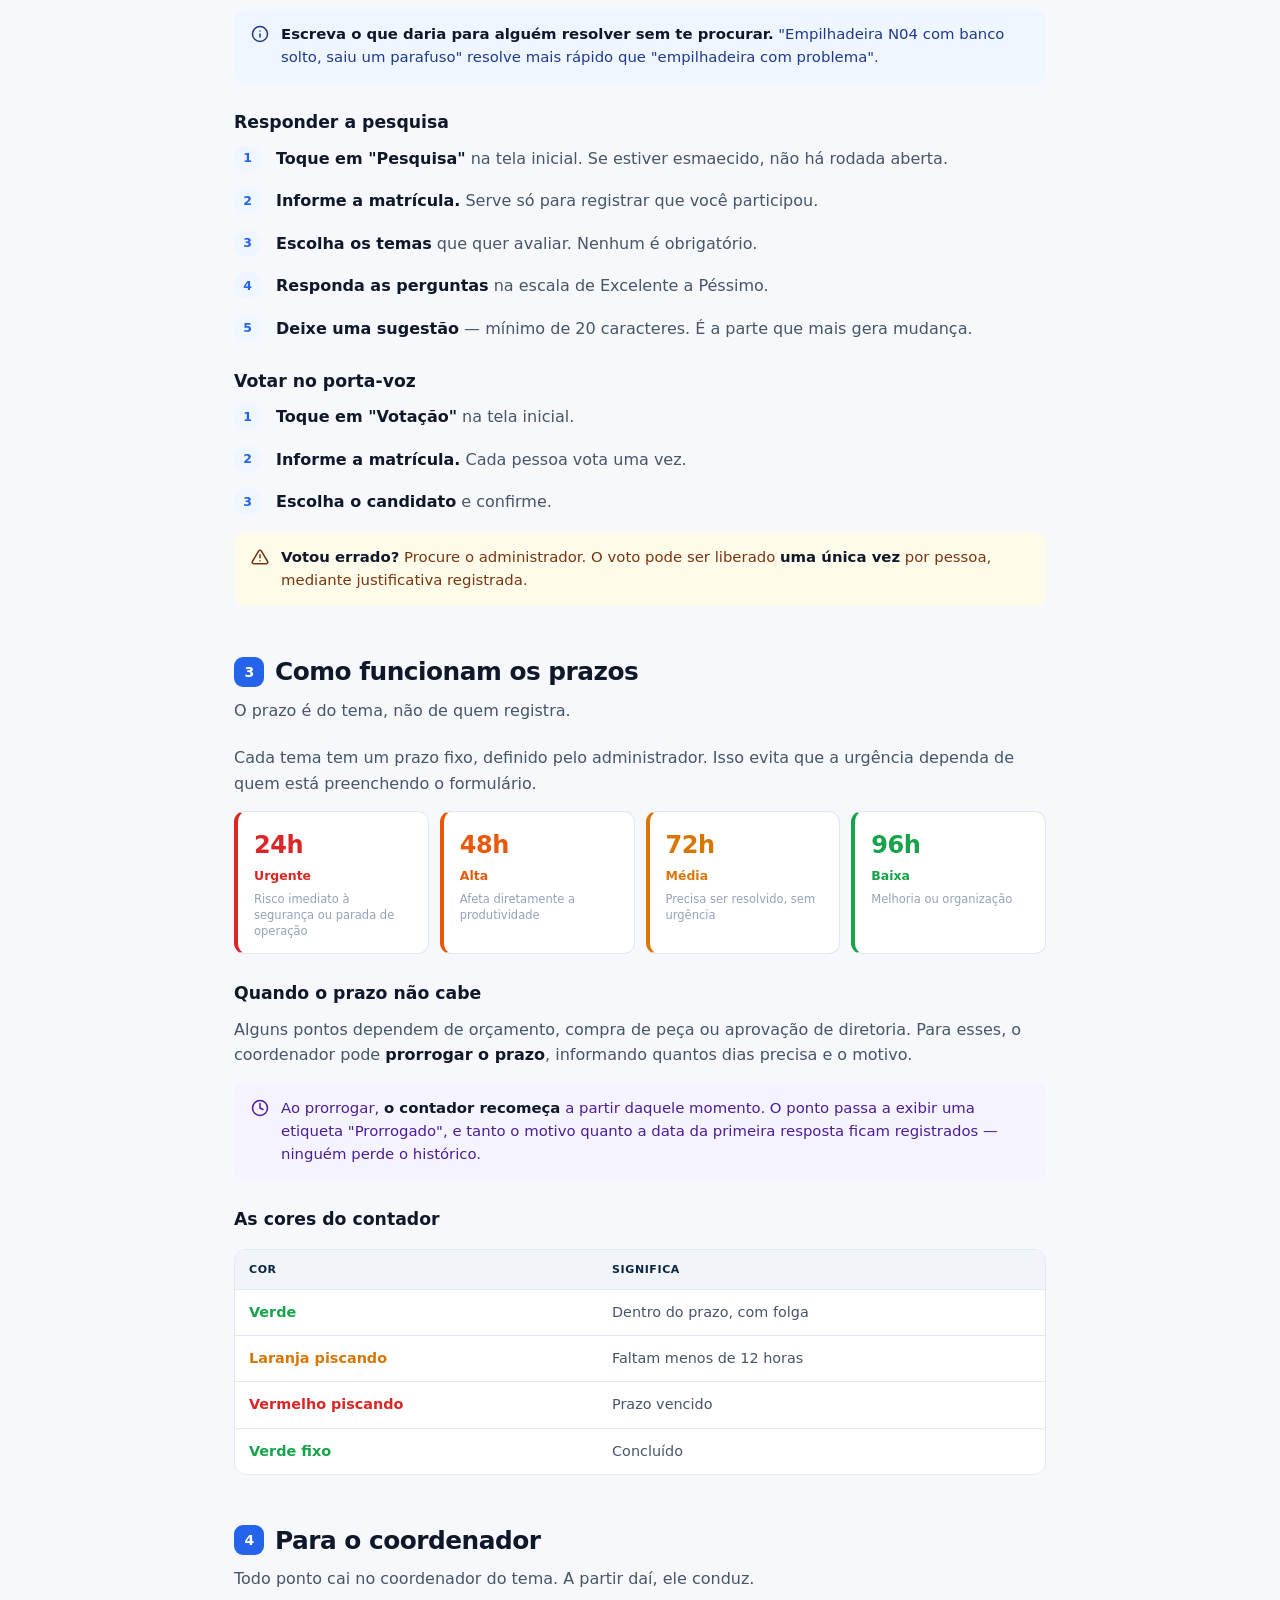
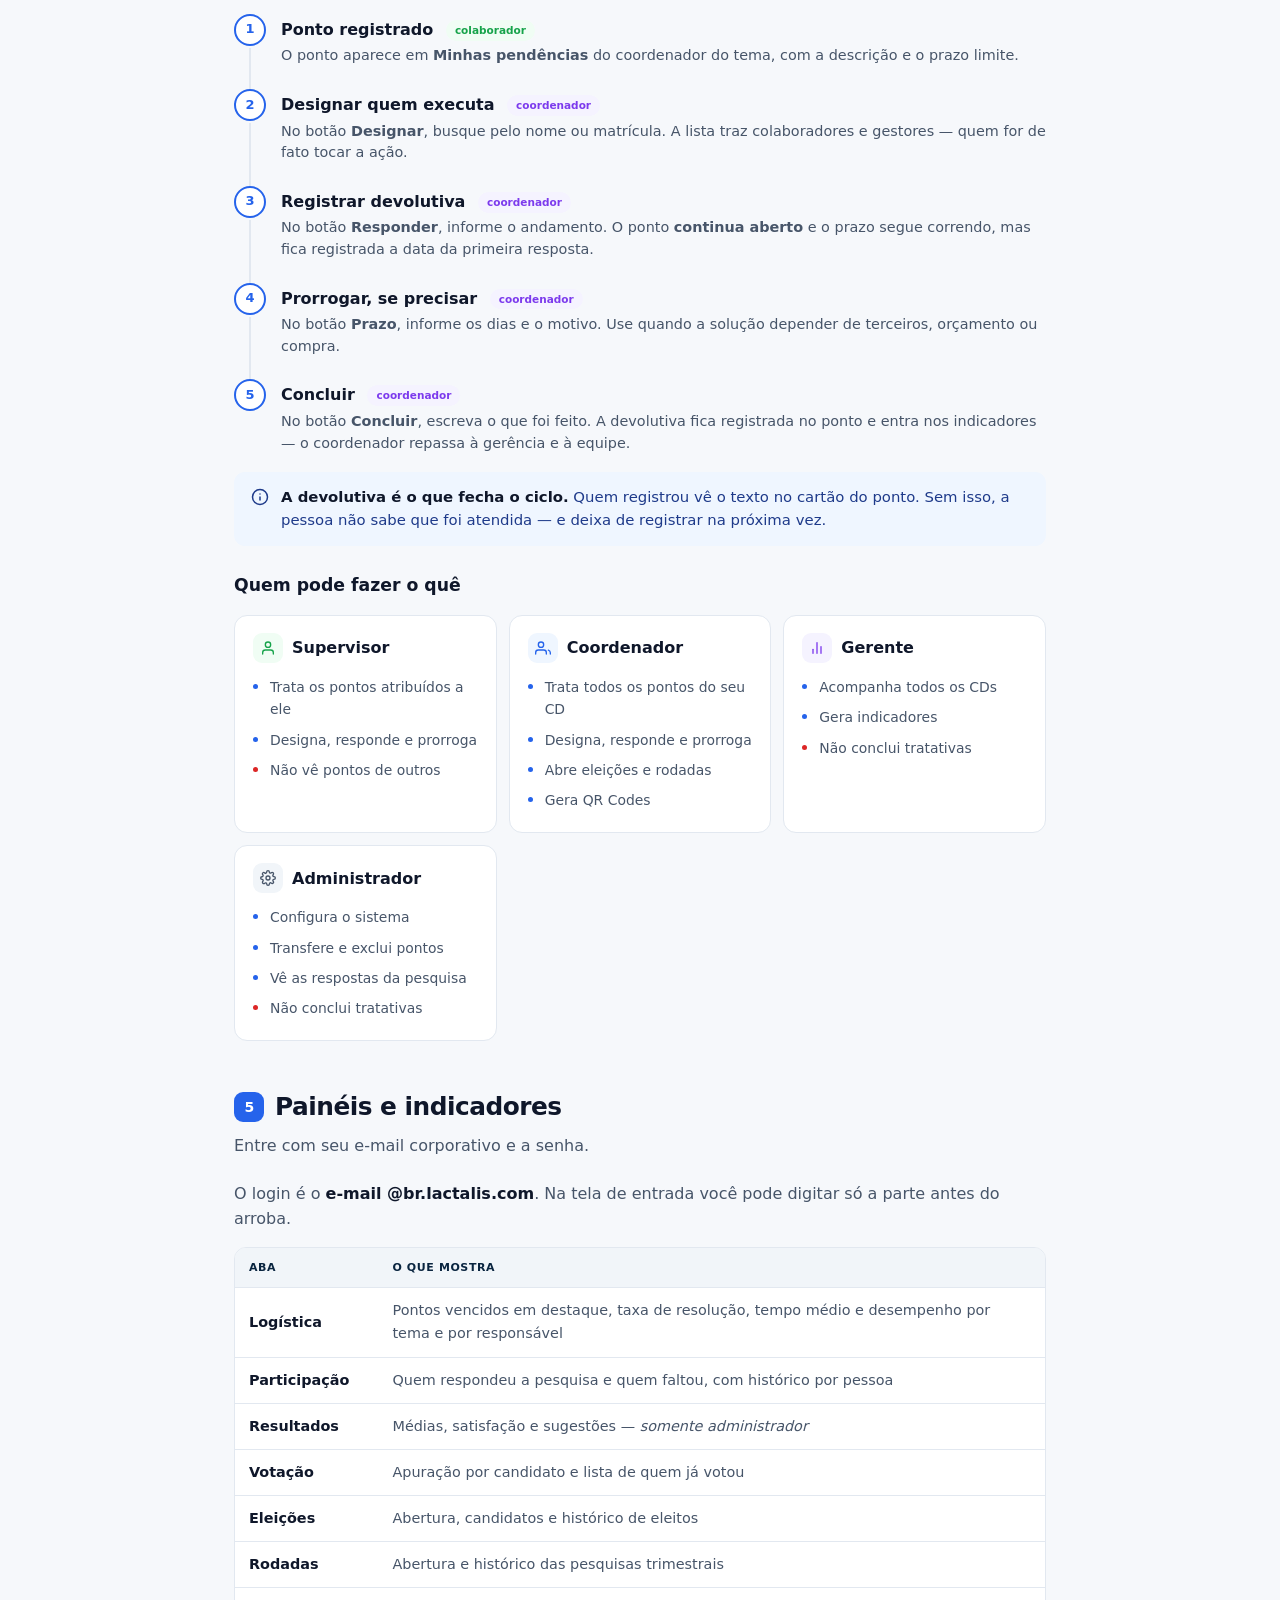
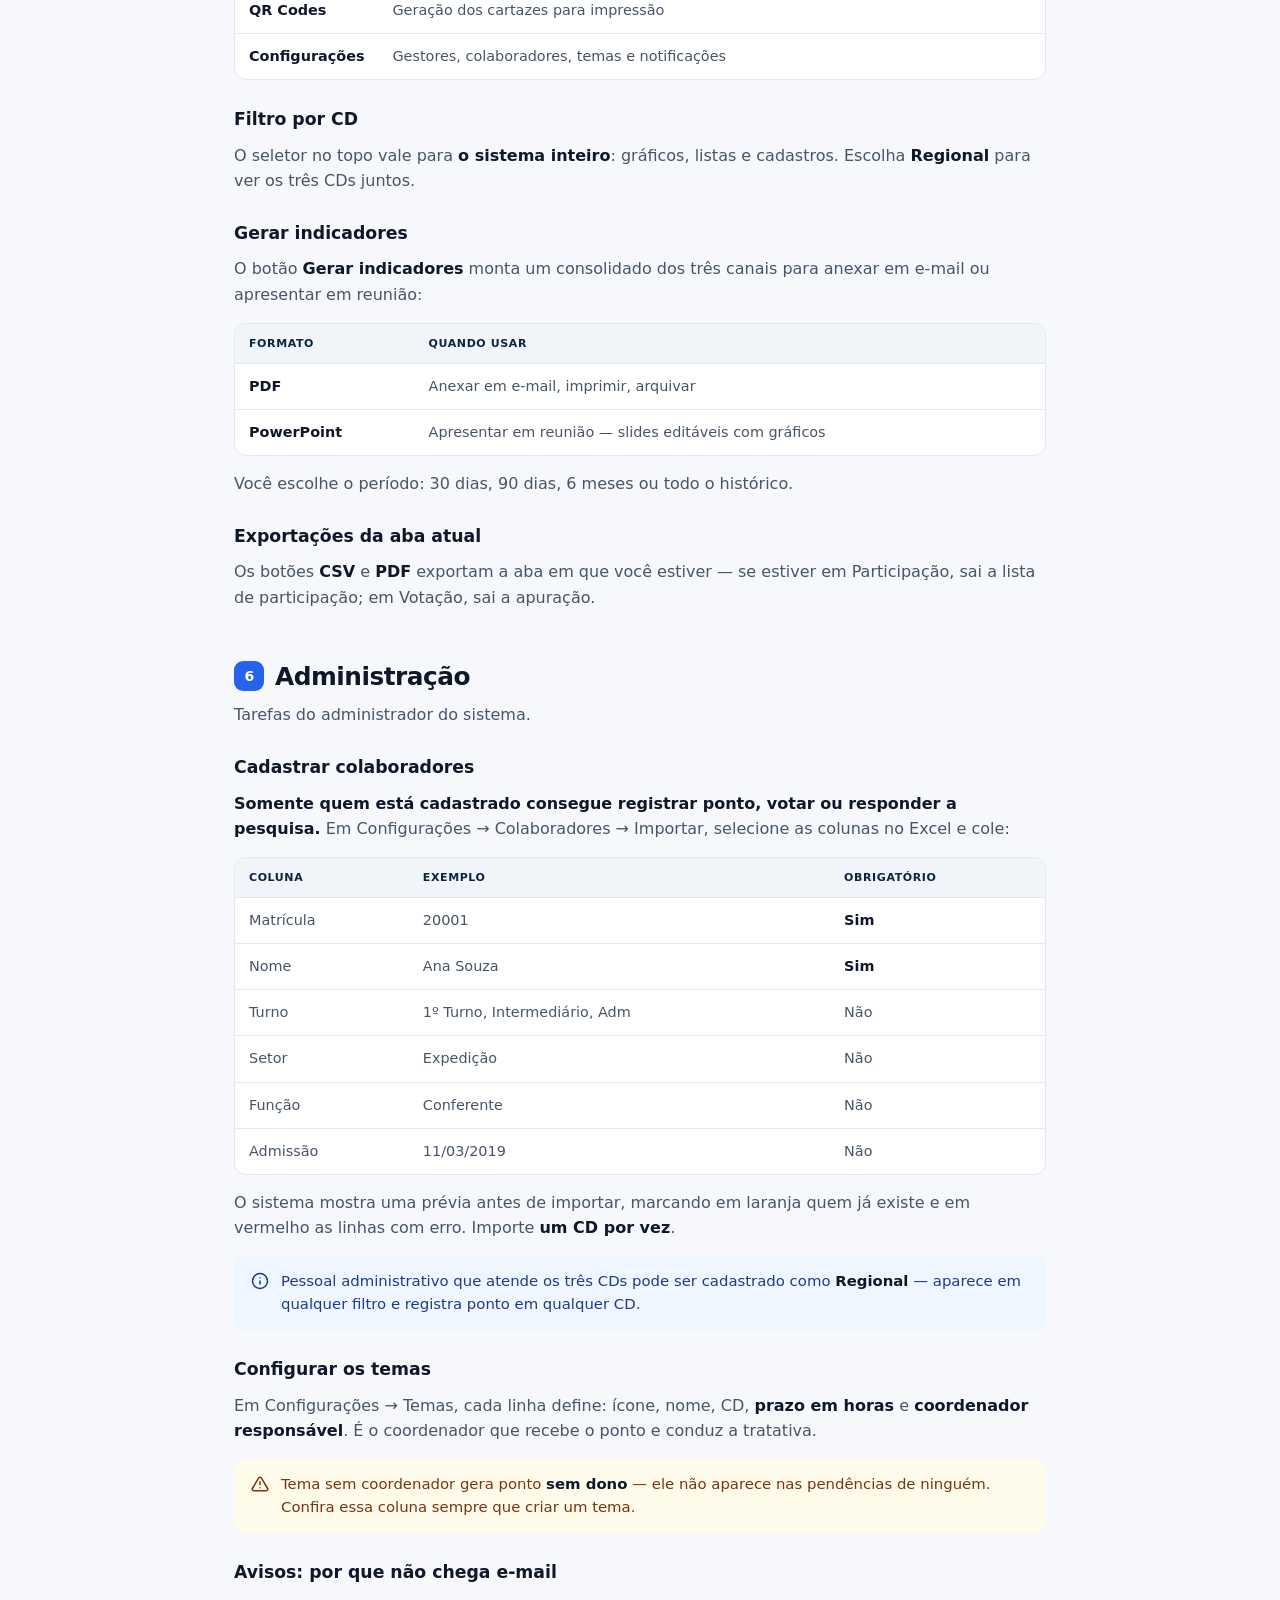
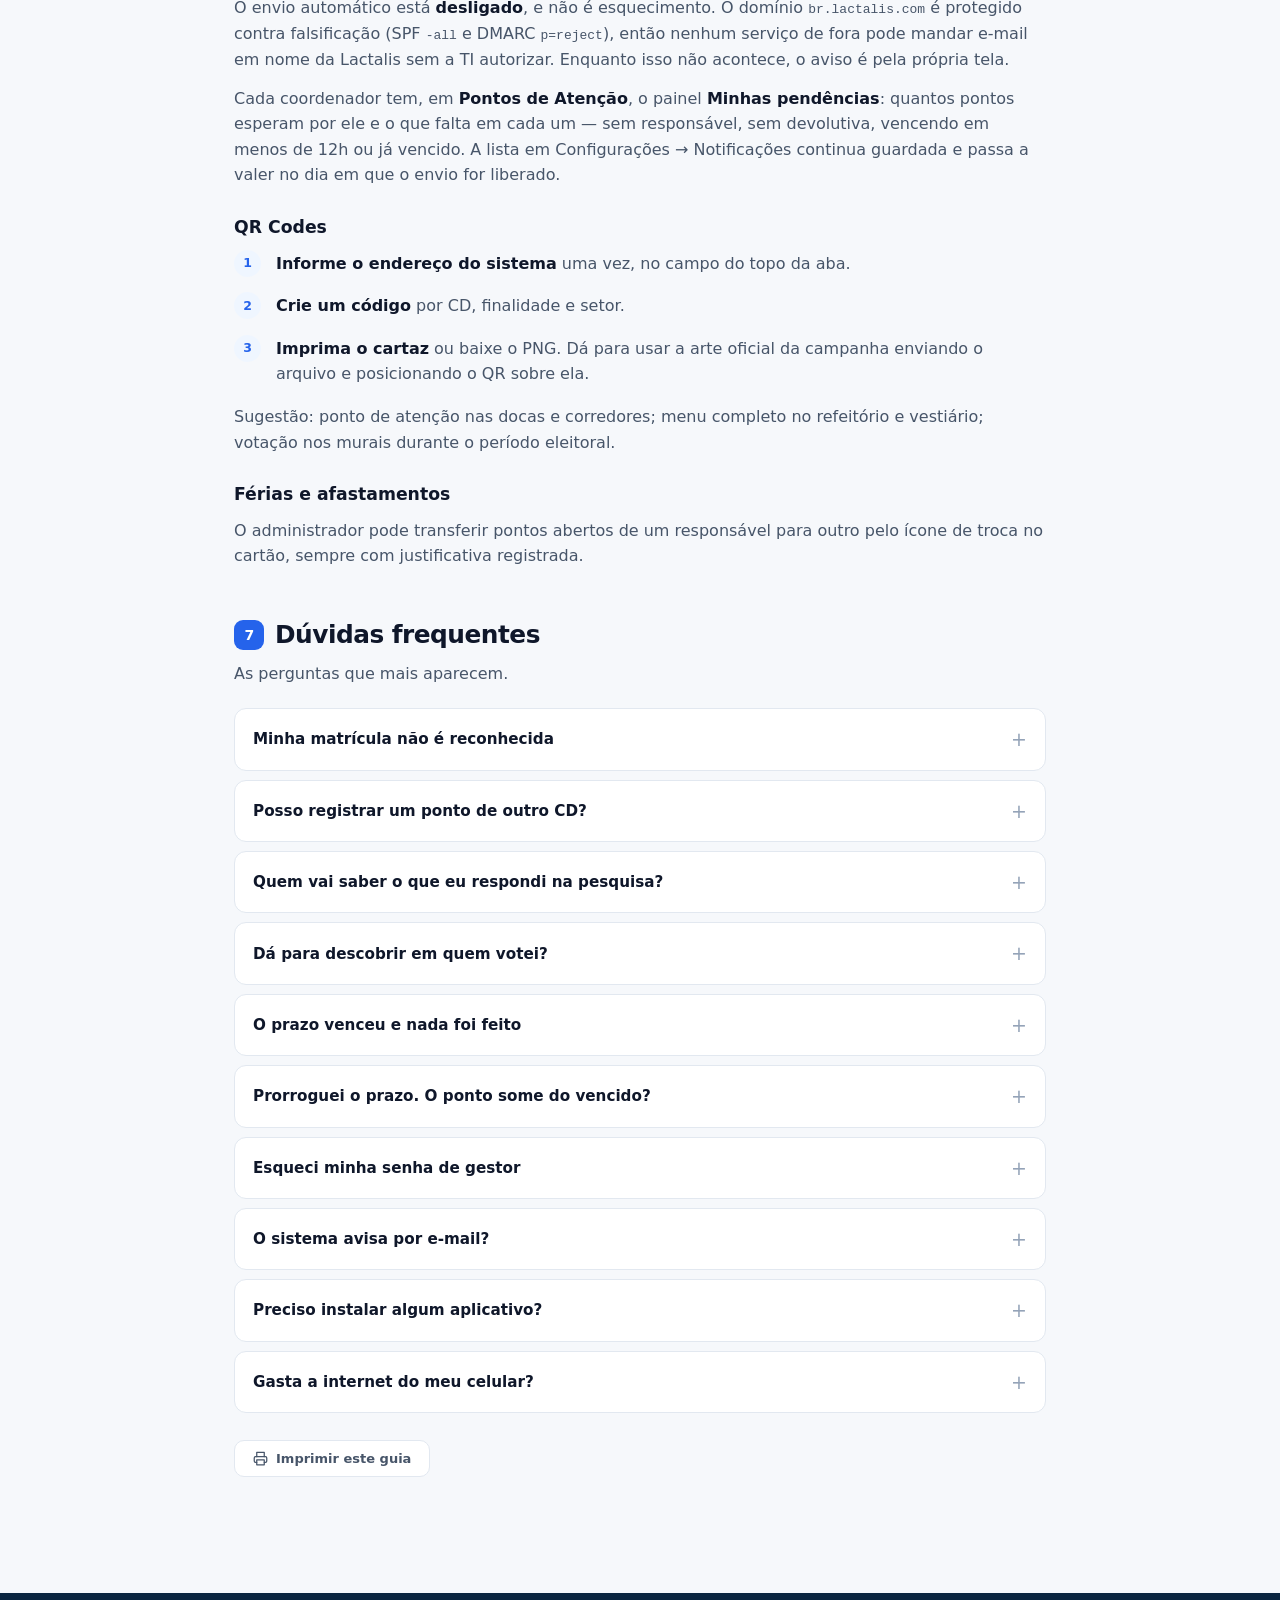
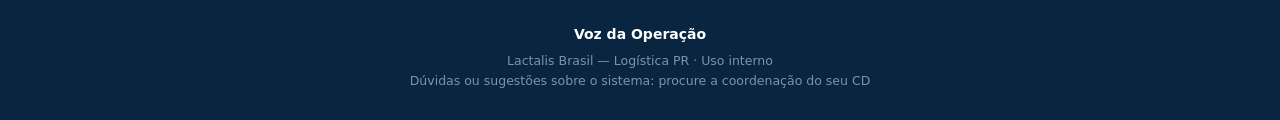
==== commit 5afd0422: "Painel Minhas pendencias no lugar do aviso por e-mail O dominio br.lactalis.com usa SPF -all e DMARC" ====
--- a/guia.html
+++ b/guia.html
@@ -211,7 +211,7 @@
     <li><b>Digite sua matrícula.</b> O sistema mostra seu nome para você conferir.</li>
     <li><b>Escolha o tema.</b> Cada tema já vem com o prazo e o coordenador definidos — você não escolhe urgência.</li>
     <li><b>Descreva o que houve.</b> Assunto curto e uma explicação. Informe o local, se ajudar a encontrar.</li>
-    <li><b>Confira e envie.</b> O prazo começa a contar na hora, e o coordenador recebe um e-mail.</li>
+    <li><b>Confira e envie.</b> O prazo começa a contar na hora e o ponto entra na lista do coordenador.</li>
   </ol>
 
   <div class="aviso info">
@@ -287,7 +287,7 @@
   <div class="fluxo">
     <div class="etapa"><div class="etapa-n">1</div><div class="etapa-c">
       <div class="etapa-t">Ponto registrado <span class="quem colab">colaborador</span></div>
-      <div class="etapa-d">O coordenador do tema recebe um e-mail com a descrição e o prazo limite.</div>
+      <div class="etapa-d">O ponto aparece em <b>Minhas pendências</b> do coordenador do tema, com a descrição e o prazo limite.</div>
     </div></div>
     <div class="etapa"><div class="etapa-n">2</div><div class="etapa-c">
       <div class="etapa-t">Designar quem executa <span class="quem coord">coordenador</span></div>
@@ -303,7 +303,7 @@
     </div></div>
     <div class="etapa"><div class="etapa-n">5</div><div class="etapa-c">
       <div class="etapa-t">Concluir <span class="quem coord">coordenador</span></div>
-      <div class="etapa-d">No botão <b>Concluir</b>, escreva o que foi feito. Um e-mail de devolutiva é enviado automaticamente para repasse à gerência e à equipe.</div>
+      <div class="etapa-d">No botão <b>Concluir</b>, escreva o que foi feito. A devolutiva fica registrada no ponto e entra nos indicadores — o coordenador repassa à gerência e à equipe.</div>
     </div></div>
   </div>
 
@@ -402,11 +402,12 @@
 
   <div class="aviso alerta">
     <svg class="ic" width="18" height="18" viewBox="0 0 24 24" fill="none" stroke="currentColor" stroke-width="2" stroke-linecap="round" stroke-linejoin="round"><path d="M10.29 3.86 1.82 18a2 2 0 0 0 1.71 3h16.94a2 2 0 0 0 1.71-3L13.71 3.86a2 2 0 0 0-3.42 0z"/><line x1="12" y1="9" x2="12" y2="13"/><line x1="12" y1="17" x2="12.01" y2="17"/></svg>
-    <div>Tema sem coordenador gera ponto sem dono e <strong>sem e-mail de aviso</strong>. Confira essa coluna sempre que criar um tema.</div>
-  </div>
-
-  <h3>Notificações por e-mail</h3>
-  <p>O coordenador do tema sempre recebe. A lista em Configurações → Notificações serve para incluir gerência ou outras áreas, com três chaves independentes: novo ponto, devolutiva e conclusão.</p>
+    <div>Tema sem coordenador gera ponto <strong>sem dono</strong> — ele não aparece nas pendências de ninguém. Confira essa coluna sempre que criar um tema.</div>
+  </div>
+
+  <h3>Avisos: por que não chega e-mail</h3>
+  <p>O envio automático está <strong>desligado</strong>, e não é esquecimento. O domínio <code>br.lactalis.com</code> é protegido contra falsificação (SPF <code>-all</code> e DMARC <code>p=reject</code>), então nenhum serviço de fora pode mandar e-mail em nome da Lactalis sem a TI autorizar. Enquanto isso não acontece, o aviso é pela própria tela.</p>
+  <p>Cada coordenador tem, em <strong>Pontos de Atenção</strong>, o painel <strong>Minhas pendências</strong>: quantos pontos esperam por ele e o que falta em cada um — sem responsável, sem devolutiva, vencendo em menos de 12h ou já vencido. A lista em Configurações → Notificações continua guardada e passa a valer no dia em que o envio for liberado.</p>
 
   <h3>QR Codes</h3>
   <ol class="passos">
@@ -446,8 +447,8 @@
   <details class="faq"><summary>Esqueci minha senha de gestor</summary>
     <div class="faq-c"><p>Procure o administrador. Ele redefine em Configurações → Gestores, no ícone de edição.</p></div></details>
 
-  <details class="faq"><summary>O e-mail não chegou</summary>
-    <div class="faq-c"><p>Confira a caixa de spam. Se não estiver lá, verifique com o administrador se o tema tem coordenador e se o coordenador tem e-mail cadastrado.</p></div></details>
+  <details class="faq"><summary>O sistema avisa por e-mail?</summary>
+    <div class="faq-c"><p>Ainda não. O domínio da empresa bloqueia envio por serviços externos, e liberar isso depende da TI. Por ora o aviso é pelo painel <strong>Minhas pendências</strong>, em Pontos de Atenção — vale olhar no início de cada turno.</p></div></details>
 
   <details class="faq"><summary>Preciso instalar algum aplicativo?</summary>
     <div class="faq-c"><p>Não. Funciona pelo navegador do celular. Se quiser acesso rápido, use "Adicionar à tela de início" no menu do navegador.</p></div></details>
